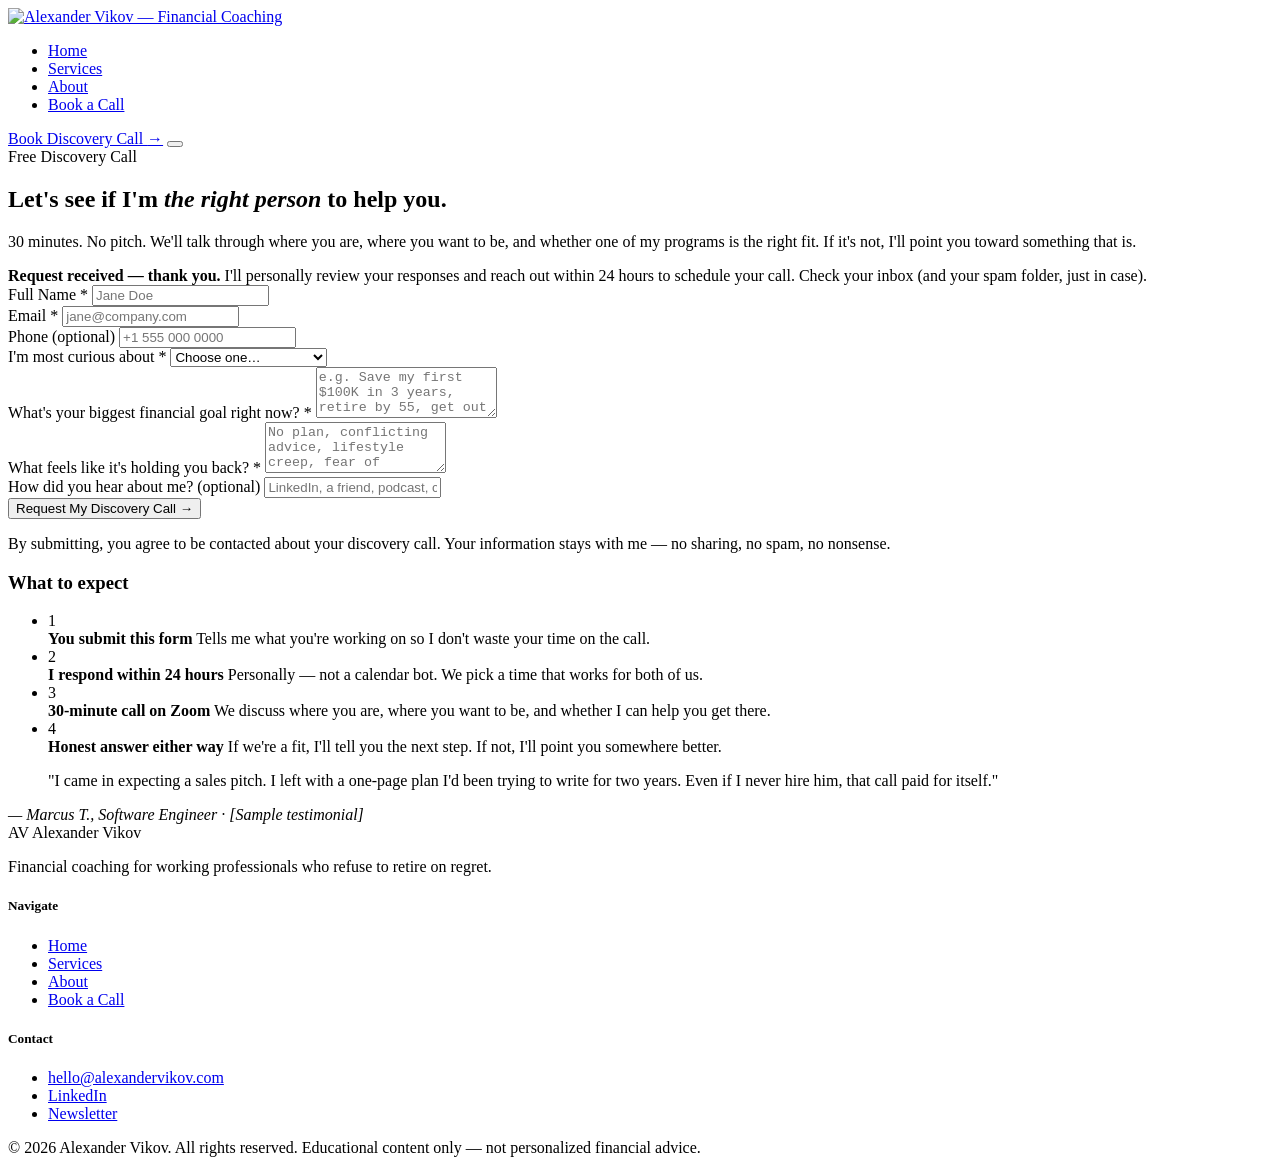
==== Other-Pages/booking.html @ 002e8136 "Moved booking.html to Other-Pages" ====
<!DOCTYPE html>
<html lang="en">
<head>
<meta charset="UTF-8" />
<meta name="viewport" content="width=device-width, initial-scale=1.0" />
<title>Book a Discovery Call — Alexander Vikov</title>
<meta name="description" content="Request your free 30-minute discovery call with Alexander Vikov. No pitch. Just clarity on where you are and what's next." />

<link rel="preconnect" href="https://fonts.googleapis.com" />
<link rel="preconnect" href="https://fonts.gstatic.com" crossorigin />
<link href="https://fonts.googleapis.com/css2?family=Fraunces:ital,opsz,wght,SOFT,WONK@0,9..144,300..700,30..100,0..1;1,9..144,300..700,30..100,0..1&family=Manrope:wght@400;500;600;700&display=swap" rel="stylesheet" />

<link rel="stylesheet" href="assets/styles.css" />
<link rel="icon" href="assets/logo.svg" type="image/svg+xml" />
</head>
<body>

<!-- ===================== NAV ===================== -->
<header class="nav">
  <div class="container nav-inner">
    <a href="index.html" aria-label="Alexander Vikov — Home">
      <img src="assets/logo.svg" alt="Alexander Vikov — Financial Coaching" class="nav-logo" />
    </a>
    <nav>
      <ul class="nav-links" id="nav-links">
        <li><a href="index.html">Home</a></li>
        <li><a href="services.html">Services</a></li>
        <li><a href="index.html#story">About</a></li>
        <li><a href="booking.html">Book a Call</a></li>
      </ul>
    </nav>
    <div class="nav-cta">
      <a href="booking.html" class="btn btn-lime">Book Discovery Call <span class="btn-arrow">→</span></a>
      <button class="nav-toggle btn-toggle" aria-label="Toggle menu" aria-expanded="false" aria-controls="nav-links">
        <span></span><span></span><span></span>
      </button>
    </div>
  </div>
</header>

<!-- ===================== HERO ===================== -->
<section class="booking-hero">
  <div class="container reveal">
    <span class="eyebrow">Free Discovery Call</span>
    <h1>Let's see if I'm <em class="italic-accent">the right person</em> to help you.</h1>
    <p>
      30 minutes. No pitch. We'll talk through where you are, where you want to be, and whether one of my programs is the right fit. If it's not, I'll point you toward something that is.
    </p>
  </div>
</section>

<!-- ===================== BOOKING ===================== -->
<section class="booking-section">
  <div class="container">
    <div class="booking-grid">

      <!-- ===== FORM ===== -->
      <div>
        <div class="form-success" id="form-success" role="status" aria-live="polite">
          <strong>Request received — thank you.</strong>
          I'll personally review your responses and reach out within 24 hours to schedule your call. Check your inbox (and your spam folder, just in case).
        </div>

        <form class="form" id="booking-form" novalidate>
          <div class="form-row">
            <div class="field" data-field="fullName">
              <label for="fullName">Full Name <span class="req">*</span></label>
              <input id="fullName" name="fullName" type="text" autocomplete="name" placeholder="Jane Doe" required />
              <span class="error-msg"></span>
            </div>
            <div class="field" data-field="email">
              <label for="email">Email <span class="req">*</span></label>
              <input id="email" name="email" type="email" autocomplete="email" placeholder="jane@company.com" required />
              <span class="error-msg"></span>
            </div>
          </div>

          <div class="form-row">
            <div class="field" data-field="phone">
              <label for="phone">Phone <span class="opt">(optional)</span></label>
              <input id="phone" name="phone" type="tel" autocomplete="tel" placeholder="+1 555 000 0000" />
              <span class="error-msg"></span>
            </div>
            <div class="field" data-field="service">
              <label for="service">I'm most curious about <span class="req">*</span></label>
              <select id="service" name="service" required>
                <option value="">Choose one…</option>
                <option value="one-on-one">1-on-1 Coaching</option>
                <option value="group">Group Coaching</option>
                <option value="enterprise">Enterprise / Team</option>
                <option value="speaking">Speaking Engagement</option>
                <option value="not-sure">Honestly, not sure yet</option>
              </select>
              <span class="error-msg"></span>
            </div>
          </div>

          <div class="field" data-field="goal">
            <label for="goal">What's your biggest financial goal right now? <span class="req">*</span></label>
            <textarea id="goal" name="goal" rows="3" placeholder="e.g. Save my first $100K in 3 years, retire by 55, get out of $40K debt without losing my mind…" required></textarea>
            <span class="error-msg"></span>
          </div>

          <div class="field" data-field="blocker">
            <label for="blocker">What feels like it's holding you back? <span class="req">*</span></label>
            <textarea id="blocker" name="blocker" rows="3" placeholder="No plan, conflicting advice, lifestyle creep, fear of investing — be honest, this is just for us." required></textarea>
            <span class="error-msg"></span>
          </div>

          <div class="field" data-field="referral">
            <label for="referral">How did you hear about me? <span class="opt">(optional)</span></label>
            <input id="referral" name="referral" type="text" placeholder="LinkedIn, a friend, podcast, conference…" />
            <span class="error-msg"></span>
          </div>

          <div class="form-submit">
            <button type="submit" class="btn btn-primary">Request My Discovery Call <span class="btn-arrow">→</span></button>
            <p class="form-disclaimer">
              By submitting, you agree to be contacted about your discovery call. Your information stays with me — no sharing, no spam, no nonsense.
            </p>
          </div>
        </form>
      </div>

      <!-- ===== ASIDE ===== -->
      <aside class="booking-aside reveal">
        <div class="aside-card">
          <h3>What to expect</h3>
          <ul class="expect-list">
            <li>
              <span class="step">1</span>
              <div>
                <strong>You submit this form</strong>
                <span>Tells me what you're working on so I don't waste your time on the call.</span>
              </div>
            </li>
            <li>
              <span class="step">2</span>
              <div>
                <strong>I respond within 24 hours</strong>
                <span>Personally — not a calendar bot. We pick a time that works for both of us.</span>
              </div>
            </li>
            <li>
              <span class="step">3</span>
              <div>
                <strong>30-minute call on Zoom</strong>
                <span>We discuss where you are, where you want to be, and whether I can help you get there.</span>
              </div>
            </li>
            <li>
              <span class="step">4</span>
              <div>
                <strong>Honest answer either way</strong>
                <span>If we're a fit, I'll tell you the next step. If not, I'll point you somewhere better.</span>
              </div>
            </li>
          </ul>
        </div>

        <div class="testi-card">
          <blockquote>
            "I came in expecting a sales pitch. I left with a one-page plan I'd been trying to write for two years. Even if I never hire him, that call paid for itself."
          </blockquote>
          <cite>— Marcus T., Software Engineer · [Sample testimonial]</cite>
        </div>
      </aside>

    </div>
  </div>
</section>

<!-- ===================== FOOTER ===================== -->
<footer class="footer">
  <div class="container">
    <div class="footer-grid">
      <div class="footer-brand">
        <div class="footer-logo">
          <span class="mark">AV</span>
          Alexander Vikov
        </div>
        <p>Financial coaching for working professionals who refuse to retire on regret.</p>
      </div>
      <div>
        <h5>Navigate</h5>
        <ul>
          <li><a href="index.html">Home</a></li>
          <li><a href="services.html">Services</a></li>
          <li><a href="index.html#story">About</a></li>
          <li><a href="booking.html">Book a Call</a></li>
        </ul>
      </div>
      <div>
        <h5>Contact</h5>
        <ul>
          <li><a href="mailto:hello@alexandervikov.com">hello@alexandervikov.com</a></li>
          <li><a href="#">LinkedIn</a></li>
          <li><a href="#">Newsletter</a></li>
        </ul>
      </div>
    </div>
    <div class="footer-base">
      <span>© 2026 Alexander Vikov. All rights reserved.</span>
      <span>Educational content only — not personalized financial advice.</span>
    </div>
  </div>
</footer>

<script src="assets/script.js" defer></script>
</body>
</html>
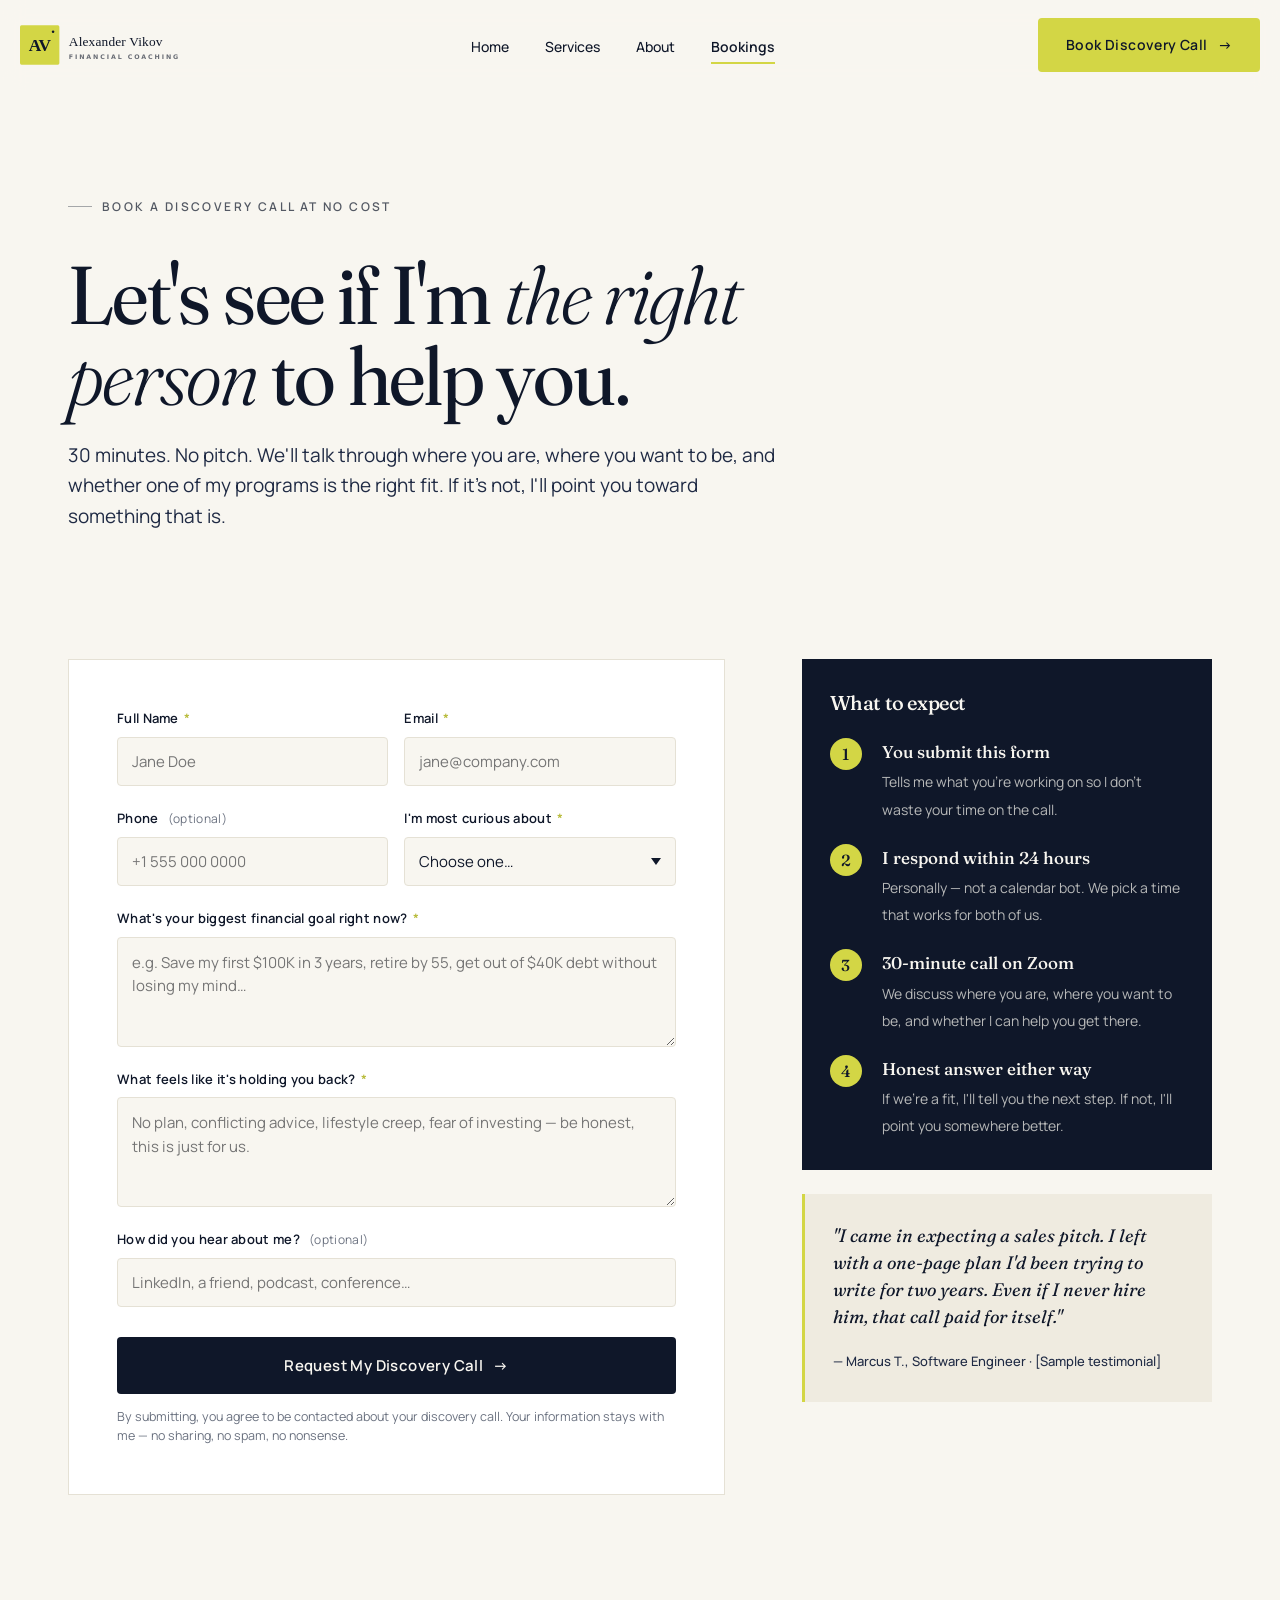
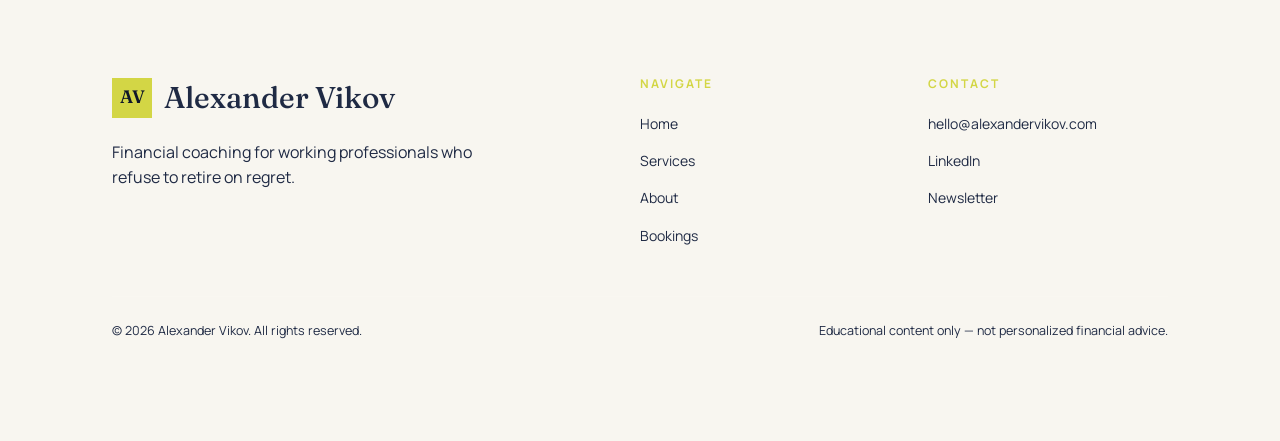
==== commit 40c66d37: "Edited styling and links. I edited some design aspects like margins, font size, colors, positioning," ====
--- a/Other-Pages/booking.html
+++ b/Other-Pages/booking.html
@@ -10,8 +10,8 @@
 <link rel="preconnect" href="https://fonts.gstatic.com" crossorigin />
 <link href="https://fonts.googleapis.com/css2?family=Fraunces:ital,opsz,wght,SOFT,WONK@0,9..144,300..700,30..100,0..1;1,9..144,300..700,30..100,0..1&family=Manrope:wght@400;500;600;700&display=swap" rel="stylesheet" />
 
-<link rel="stylesheet" href="assets/styles.css" />
-<link rel="icon" href="assets/logo.svg" type="image/svg+xml" />
+<link rel="stylesheet" href="../styles.css" />
+<link rel="icon" href="logo.svg" type="image/svg+xml" />
 </head>
 <body>
 
@@ -19,18 +19,18 @@
 <header class="nav">
   <div class="container nav-inner">
     <a href="index.html" aria-label="Alexander Vikov — Home">
-      <img src="assets/logo.svg" alt="Alexander Vikov — Financial Coaching" class="nav-logo" />
+      <img src="../logo.svg" alt="Alexander Vikov — Financial Coaching" class="nav-logo" />
     </a>
     <nav>
       <ul class="nav-links" id="nav-links">
-        <li><a href="index.html">Home</a></li>
+        <li><a href="../index.html">Home</a></li>
         <li><a href="services.html">Services</a></li>
-        <li><a href="index.html#story">About</a></li>
-        <li><a href="booking.html">Book a Call</a></li>
+        <li><a href="../index.html#story">About</a></li>
+        <li><a href="booking.html">Bookings</a></li>
       </ul>
     </nav>
     <div class="nav-cta">
-      <a href="booking.html" class="btn btn-lime">Book Discovery Call <span class="btn-arrow">→</span></a>
+      <a href="Other-Pages/booking.html" class="btn btn-lime">Book Discovery Call <span class="btn-arrow">→</span></a>
       <button class="nav-toggle btn-toggle" aria-label="Toggle menu" aria-expanded="false" aria-controls="nav-links">
         <span></span><span></span><span></span>
       </button>
@@ -41,7 +41,7 @@
 <!-- ===================== HERO ===================== -->
 <section class="booking-hero">
   <div class="container reveal">
-    <span class="eyebrow">Free Discovery Call</span>
+    <span class="eyebrow">Book A Discovery Call At No Cost</span>
     <h1>Let's see if I'm <em class="italic-accent">the right person</em> to help you.</h1>
     <p>
       30 minutes. No pitch. We'll talk through where you are, where you want to be, and whether one of my programs is the right fit. If it's not, I'll point you toward something that is.
@@ -184,10 +184,10 @@
       <div>
         <h5>Navigate</h5>
         <ul>
-          <li><a href="index.html">Home</a></li>
+          <li><a href="../index.html">Home</a></li>
           <li><a href="services.html">Services</a></li>
-          <li><a href="index.html#story">About</a></li>
-          <li><a href="booking.html">Book a Call</a></li>
+          <li><a href="../index.html">About</a></li>
+          <li><a href="booking.html">Bookings</a></li>
         </ul>
       </div>
       <div>
@@ -206,6 +206,6 @@
   </div>
 </footer>
 
-<script src="assets/script.js" defer></script>
+<script src="../script.js" defer></script>
 </body>
 </html>
--- a/styles.css
+++ b/styles.css
@@ -0,0 +1,988 @@
+/* =========================================================
+   ALEXANDER VIKOV — Financial Coaching
+   Editorial finance journal aesthetic
+   Palette: lime accent (#D3D645), deep navy (#0F1729), warm cream (#F8F6F0)
+   Typography: Fraunces (display serif) + Manrope (body sans)
+   ========================================================= */
+
+:root {
+  --color-lime: #D3D645;
+  --color-lime-dim: #B8BB3A;
+  --color-navy: #0F1729;
+  --color-navy-soft: #1F2A44;
+  --color-cream: #F8F6F0;
+  --color-cream-dark: #EFEBE0;
+  --color-white: #FFFFFF;
+  --color-gray: #6B7280;
+  --color-gray-light: #D1D5DB;
+  --color-line: #E5E1D5;
+
+  --font-display: 'Fraunces', 'Cormorant Garamond', Georgia, serif;
+  --font-body: 'Manrope', system-ui, -apple-system, sans-serif;
+
+  --max-width: 1240px;
+  --gutter: clamp(20px, 4vw, 48px);
+
+  --radius-sm: 4px;
+  --radius-md: 8px;
+
+  --shadow-soft: 0 1px 2px rgba(15,23,41,0.04), 0 12px 32px -12px rgba(15,23,41,0.10);
+  --shadow-lift: 0 1px 2px rgba(15,23,41,0.06), 0 24px 48px -16px rgba(15,23,41,0.18);
+}
+
+* { box-sizing: border-box; margin: 0; padding: 0; }
+
+html { scroll-behavior: smooth; -webkit-text-size-adjust: 100%; }
+
+body {
+  font-family: var(--font-body);
+  background: var(--color-cream);
+  color: var(--color-navy);
+  font-size: 17px;
+  line-height: 1.6;
+  font-weight: 400;
+  -webkit-font-smoothing: antialiased;
+  -moz-osx-font-smoothing: grayscale;
+  overflow-x: hidden;
+}
+
+img, svg { display: block; max-width: 100%; height: auto; }
+
+a { color: inherit; text-decoration: none; }
+
+button { font-family: inherit; cursor: pointer; border: none; background: none; }
+
+/* ----- Typography utilities ----- */
+
+.eyebrow {
+  font-family: var(--font-body);
+  font-size: 12px;
+  font-weight: 600;
+  letter-spacing: 2.4px;
+  text-transform: uppercase;
+  color: var(--color-navy);
+  opacity: 0.7;
+  display: inline-flex;
+  align-items: center;
+  gap: 10px;
+  margin-bottom: 15px;
+}
+.eyebrow::before {
+  content: '';
+  width: 24px;
+  height: 1px;
+  background: var(--color-navy);
+  opacity: 0.5;
+}
+
+h1, h2, h3, h4 {
+  font-family: var(--font-display);
+  font-weight: 400;
+  letter-spacing: -0.02em;
+  line-height: 1.05;
+  color: var(--color-navy);
+  font-variation-settings: "SOFT" 30, "WONK" 0;
+}
+
+h1 { font-size: clamp(40px, 6.4vw, 86px); line-height: 0.98; }
+h2 { font-size: clamp(32px, 4.8vw, 56px); line-height: 1.04; }
+h3 { font-size: clamp(22px, 2.4vw, 30px); line-height: 1.15; }
+h4 { font-size: 19px; line-height: 1.25; }
+
+.italic-accent { font-style: italic; font-weight: 300; }
+
+p.lead {
+  font-size: clamp(17px, 1.6vw, 21px);
+  line-height: 1.55;
+  color: var(--color-navy-soft);
+  max-width: 60ch;
+}
+
+/* Highlight = lime underline (hand-drawn feel) */
+.highlight {
+  background-image: linear-gradient(transparent 60%, var(--color-lime) 60%, var(--color-lime) 92%, transparent 92%);
+  padding: 0 2px;
+}
+
+/* ----- Layout ----- */
+
+.container {
+  width: 100%;
+  max-width: var(--max-width);
+  margin: 0 auto;
+  padding: 0 var(--gutter);
+}
+
+section { padding: clamp(64px, 9vw, 120px) 0; }
+
+/* ----- Buttons ----- */
+
+.btn {
+  display: inline-flex;
+  align-items: center;
+  gap: 10px;
+  padding: 16px 28px;
+  font-family: var(--font-body);
+  font-size: 14px;
+  font-weight: 600;
+  letter-spacing: 0.4px;
+  border-radius: var(--radius-sm);
+  transition: transform 0.18s ease, background 0.18s ease, color 0.18s ease, box-shadow 0.18s ease;
+  white-space: nowrap;
+}
+.btn:hover { transform: translateY(-2px); }
+.btn:active { transform: translateY(0); }
+
+.btn-primary {
+  background: var(--color-navy);
+  color: var(--color-cream);
+}
+.btn-primary:hover {
+  background: var(--color-navy-soft);
+  box-shadow: var(--shadow-lift);
+}
+
+.btn-lime {
+  background: var(--color-lime);
+  color: var(--color-navy);
+}
+.btn-lime:hover { background: var(--color-lime-dim); box-shadow: var(--shadow-lift); }
+
+.btn-ghost {
+  background: transparent;
+  color: var(--color-navy);
+  border: 1px solid rgba(15,23,41,0.18);
+}
+.btn-ghost:hover { background: var(--color-navy); color: var(--color-cream); border-color: var(--color-navy); }
+
+.btn-arrow { transition: transform 0.18s ease; }
+.btn:hover .btn-arrow { transform: translateX(4px); }
+
+.text-link {
+  display: inline-flex;
+  align-items: center;
+  gap: 6px;
+  font-weight: 600;
+  font-size: 14px;
+  letter-spacing: 0.3px;
+  border-bottom: 1px solid var(--color-navy);
+  padding-bottom: 2px;
+  transition: gap 0.18s ease;
+}
+.text-link:hover { gap: 12px; }
+
+/* ===========================
+   NAVIGATION
+   =========================== */
+
+.nav {
+  position: sticky;
+  top: 0;
+  z-index: 50;
+  background: rgba(248, 246, 240, 0.86);
+  backdrop-filter: saturate(140%) blur(12px);
+  -webkit-backdrop-filter: saturate(140%) blur(12px);
+  border-bottom: 1px solid transparent;
+  transition: border-color 0.2s ease, background 0.2s ease;
+}
+.nav.is-scrolled { border-bottom-color: var(--color-line); }
+
+.nav-inner {
+  display: flex;
+  align-items: center;
+  justify-content: space-between;
+  padding: 18px 0;
+}
+
+.nav-logo { height: 44px; width: auto; }
+
+.nav-links {
+  display: flex;
+  align-items: center;
+  gap: 36px;
+  list-style: none;
+}
+.nav-links a {
+  font-size: 14px;
+  font-weight: 500;
+  position: relative;
+  padding: 6px 0;
+  transition: color 0.18s ease;
+}
+.nav-links a::after {
+  content: '';
+  position: absolute;
+  left: 0; bottom: -2px;
+  width: 0; height: 2px;
+  background: var(--color-lime);
+  transition: width 0.2s ease;
+}
+.nav-links a:hover::after, .nav-links a.is-active::after { width: 100%; }
+.nav-links a.is-active { font-weight: 600; }
+
+.nav-cta { display: flex; align-items: center; gap: 16px; }
+
+.nav-toggle {
+  display: none;
+  width: 40px; height: 40px;
+  flex-direction: column;
+  justify-content: center;
+  align-items: center;
+  gap: 5px;
+}
+.nav-toggle span {
+  display: block;
+  width: 22px; height: 2px;
+  background: var(--color-navy);
+  transition: transform 0.2s ease, opacity 0.2s ease;
+}
+.nav-toggle[aria-expanded="true"] span:nth-child(1) { transform: translateY(7px) rotate(45deg); }
+.nav-toggle[aria-expanded="true"] span:nth-child(2) { opacity: 0; }
+.nav-toggle[aria-expanded="true"] span:nth-child(3) { transform: translateY(-7px) rotate(-45deg); }
+
+@media (max-width: 880px) {
+  .nav-links {
+    position: absolute;
+    top: 100%; left: 0; right: 0;
+    flex-direction: column;
+    background: var(--color-cream);
+    padding: 24px var(--gutter);
+    gap: 20px;
+    border-bottom: 1px solid var(--color-line);
+    transform: translateY(-12px);
+    opacity: 0;
+    pointer-events: none;
+    transition: transform 0.2s ease, opacity 0.2s ease;
+  }
+  .nav-links.is-open {
+    transform: translateY(0);
+    opacity: 1;
+    pointer-events: auto;
+  }
+  .nav-toggle { display: flex; }
+  .nav-cta .btn:not(.btn-toggle) { display: none; }
+}
+
+/* ===========================
+   HERO (homepage)
+   =========================== */
+
+.hero {
+  padding-top: clamp(48px, 7vw, 88px);
+  padding-bottom: clamp(64px, 9vw, 120px);
+  position: relative;
+  overflow: hidden;
+}
+
+.hero-grid {
+  display: grid;
+  grid-template-columns: 1.15fr 1fr;
+  gap: clamp(40px, 6vw, 80px);
+  align-items: center;
+}
+@media (max-width: 880px) { .hero-grid { grid-template-columns: 1fr; } }
+
+.hero-eyebrow { margin-bottom: 24px; }
+
+.hero-headline {
+  margin-bottom: 28px;
+}
+
+.hero-headline em {
+  font-style: italic;
+  font-weight: 300;
+  color: var(--color-navy-soft);
+}
+
+.hero-sub {
+  font-size: clamp(17px, 1.5vw, 19px);
+  color: var(--color-navy-soft);
+  max-width: 56ch;
+  margin-bottom: 36px;
+  line-height: 1.55;
+}
+
+.hero-actions { display: flex; flex-wrap: wrap; gap: 14px; align-items: center; }
+
+.hero-meta {
+  margin-top: 40px;
+  display: flex;
+  gap: 32px;
+  flex-wrap: wrap;
+  font-size: 13px;
+  color: var(--color-navy-soft);
+}
+.hero-meta div strong {
+  display: block;
+  font-family: var(--font-display);
+  font-size: 28px;
+  font-weight: 500;
+  color: var(--color-navy);
+  line-height: 1;
+  margin-bottom: 4px;
+}
+
+/* Hero photo with editorial frame */
+.hero-photo-wrap {
+  position: relative;
+  aspect-ratio: 4 / 5;
+  max-width: 460px;
+  margin-left: auto;
+}
+.hero-photo {
+  width: 100%; height: 100%;
+  object-fit: cover;
+  border-radius: 2px;
+  position: relative;
+  z-index: 2;
+  filter: contrast(1.02) saturate(0.95);
+}
+.hero-photo-wrap::before {
+  content: '';
+  position: absolute;
+  inset: 16px -16px -16px 16px;
+  background: var(--color-lime);
+  z-index: 1;
+}
+.hero-photo-tag {
+  position: absolute;
+  z-index: 3;
+  bottom: -20px; left: -20px;
+  background: var(--color-navy);
+  color: var(--color-cream);
+  padding: 14px 18px;
+  font-size: 12px;
+  letter-spacing: 1px;
+  text-transform: uppercase;
+  font-weight: 600;
+  max-width: 220px;
+  line-height: 1.4;
+}
+.hero-photo-tag em {
+  display: block;
+  font-family: var(--font-display);
+  font-style: italic;
+  font-size: 16px;
+  letter-spacing: 0;
+  text-transform: none;
+  font-weight: 400;
+  margin-top: 4px;
+  color: var(--color-lime);
+}
+@media (max-width: 880px) { .hero-photo-wrap { max-width: 100%; margin-left: 0; } }
+
+/* ===========================
+   AS FEATURED IN strip
+   =========================== */
+
+.featured {
+  padding: 40px 0;
+  border-top: 1px solid var(--color-line);
+  border-bottom: 1px solid var(--color-line);
+  background: var(--color-cream);
+}
+.featured-inner {
+  display: grid;
+  grid-template-columns: auto 1fr;
+  gap: 48px;
+  align-items: center;
+}
+@media (max-width: 720px) {
+  .featured-inner { grid-template-columns: 1fr; gap: 20px; text-align: center; }
+}
+.featured-label {
+  font-size: 12px;
+  font-weight: 600;
+  letter-spacing: 2.4px;
+  text-transform: uppercase;
+  color: var(--color-navy);
+  opacity: 0.6;
+  max-width: 140px;
+  line-height: 1.5;
+}
+.featured-logos {
+  display: flex;
+  flex-wrap: wrap;
+  gap: clamp(28px, 5vw, 56px);
+  align-items: center;
+  justify-content: flex-start;
+}
+@media (max-width: 720px) { .featured-logos { justify-content: center; } }
+.featured-logo {
+  font-family: var(--font-display);
+  font-weight: 500;
+  font-size: 22px;
+  letter-spacing: -0.5px;
+  color: var(--color-navy);
+  opacity: 0.55;
+  transition: opacity 0.2s ease;
+}
+.featured-logo:hover { opacity: 1; }
+.featured-logo.bold { font-weight: 700; }
+
+/* ===========================
+   STORY
+   =========================== */
+
+.story {
+  background: var(--color-cream);
+  position: relative;
+}
+.story-grid {
+  display: grid;
+  grid-template-columns: 1fr 1.2fr;
+  gap: clamp(40px, 7vw, 96px);
+  align-items: start;
+}
+@media (max-width: 880px) { .story-grid { grid-template-columns: 1fr; } }
+
+.story-aside { position: sticky; top: 110px; }
+@media (max-width: 880px) { .story-aside { position: static; } }
+
+.story-aside h2 { margin: 18px 0 24px; }
+
+.pull-quote {
+  border-left: 3px solid var(--color-lime);
+  padding: 4px 0 4px 22px;
+  margin-top: 28px;
+  font-family: var(--font-display);
+  font-style: italic;
+  font-size: 22px;
+  line-height: 1.4;
+  color: var(--color-navy);
+  font-weight: 400;
+}
+
+.story-body p {
+  font-size: 18px;
+  line-height: 1.65;
+  color: var(--color-navy-soft);
+  margin-bottom: 22px;
+}
+.story-body p:first-child::first-letter {
+  font-family: var(--font-display);
+  font-size: 64px;
+  font-weight: 500;
+  float: left;
+  line-height: 0.85;
+  margin: 6px 12px 0 0;
+  color: var(--color-navy);
+}
+
+.credentials {
+  display: flex;
+  flex-wrap: wrap;
+  gap: 14px;
+  margin-top: 32px;
+  padding-top: 28px;
+  border-top: 1px solid var(--color-line);
+}
+.cred-pill {
+  display: inline-flex;
+  align-items: center;
+  gap: 8px;
+  padding: 8px 14px;
+  border: 1px solid var(--color-line);
+  border-radius: 999px;
+  font-size: 13px;
+  font-weight: 500;
+  background: var(--color-white);
+}
+.cred-pill::before {
+  content: '';
+  width: 6px; height: 6px;
+  background: var(--color-lime);
+  border-radius: 50%;
+}
+
+/* ===========================
+   VALUE PILLARS
+   =========================== */
+
+.pillars {
+  background: var(--color-navy);
+  color: var(--color-cream);
+}
+.pillars h2 { color: var(--color-cream); margin-bottom: 16px; }
+.pillars .eyebrow { color: var(--color-lime); opacity: 1; }
+.pillars .eyebrow::before { background: var(--color-lime); opacity: 1; }
+.pillars-intro { margin-bottom: 64px; max-width: 60ch; opacity: 0.85; }
+.pillars p.lead { color: var(--color-cream); }
+
+.pillars-grid {
+  display: grid;
+  grid-template-columns: repeat(auto-fit, minmax(240px, 1fr));
+  gap: 1px;
+  background: rgba(255,255,255,0.08);
+  border: 1px solid rgba(255,255,255,0.08);
+}
+.pillar {
+  padding: 36px 28px;
+  background: var(--color-navy);
+  display: flex;
+  flex-direction: column;
+  gap: 14px;
+  transition: background 0.2s ease;
+}
+.pillar:hover { background: var(--color-navy-soft); }
+.pillar-num {
+  font-family: var(--font-display);
+  font-size: 14px;
+  color: var(--color-lime);
+  font-weight: 500;
+}
+.pillar h4 {
+  color: var(--color-cream);
+  font-family: var(--font-display);
+  font-size: 22px;
+  font-weight: 400;
+  line-height: 1.2;
+}
+.pillar p {
+  font-size: 14.5px;
+  line-height: 1.55;
+  color: rgba(248,246,240,0.72);
+}
+
+/* ===========================
+   SERVICES PREVIEW (homepage)
+   =========================== */
+
+.services-preview h2 { margin-bottom: 16px; }
+.services-preview-intro { margin-bottom: 56px; max-width: 56ch; }
+
+.svc-grid {
+  display: grid;
+  grid-template-columns: repeat(auto-fit, minmax(260px, 1fr));
+  gap: 24px;
+}
+
+.svc-card {
+  background: var(--color-white);
+  border: 1px solid var(--color-line);
+  padding: 32px 28px;
+  display: flex;
+  flex-direction: column;
+  gap: 16px;
+  transition: transform 0.22s ease, box-shadow 0.22s ease, border-color 0.22s ease;
+  position: relative;
+  overflow: hidden;
+}
+.svc-card::before {
+  content: '';
+  position: absolute;
+  top: 0; left: 0;
+  width: 0; height: 3px;
+  background: var(--color-lime);
+  transition: width 0.3s ease;
+}
+.svc-card:hover {
+  transform: translateY(-6px);
+  box-shadow: var(--shadow-lift);
+  border-color: transparent;
+}
+.svc-card:hover::before { width: 100%; }
+
+.svc-card-num {
+  font-family: var(--font-display);
+  font-size: 13px;
+  color: var(--color-gray);
+  letter-spacing: 1px;
+}
+.svc-card h3 { font-size: 24px; font-weight: 500; }
+.svc-card p {
+  color: var(--color-navy-soft);
+  font-size: 15px;
+  line-height: 1.55;
+  flex-grow: 1;
+}
+.svc-card .text-link { margin-top: 8px; align-self: flex-start; }
+
+/* Services PAGE (detailed) */
+
+.services-hero {
+  padding: clamp(72px, 8vw, 110px) 0 clamp(48px, 6vw, 72px);
+}
+.services-hero h1 {
+  max-width: 14ch;
+  margin: 24px 0 28px;
+}
+.services-hero p { max-width: 60ch; }
+
+.svc-detail {
+  border-top: 1px solid var(--color-line);
+  padding: clamp(56px, 7vw, 88px) 0;
+}
+.svc-detail-grid {
+  display: grid;
+  grid-template-columns: 80px 1fr 1.2fr;
+  gap: clamp(24px, 4vw, 56px);
+  align-items: start;
+}
+@media (max-width: 880px) {
+  .svc-detail-grid { grid-template-columns: 1fr; gap: 24px; }
+}
+.svc-detail-num {
+  font-family: var(--font-display);
+  font-size: 48px;
+  font-weight: 400;
+  color: var(--color-lime);
+  line-height: 1;
+}
+.svc-detail-title {
+  font-family: var(--font-display);
+  font-size: clamp(28px, 3.6vw, 42px);
+  line-height: 1.05;
+  font-weight: 400;
+  margin-bottom: 12px;
+}
+.svc-detail-tag {
+  display: inline-block;
+  font-size: 12px;
+  font-weight: 600;
+  letter-spacing: 1.6px;
+  text-transform: uppercase;
+  color: var(--color-navy-soft);
+  opacity: 0.7;
+  margin-bottom: 18px;
+}
+.svc-detail-body p {
+  font-size: 17px;
+  line-height: 1.6;
+  color: var(--color-navy-soft);
+  margin-bottom: 24px;
+}
+.svc-detail-list {
+  list-style: none;
+  margin-bottom: 28px;
+}
+.svc-detail-list li {
+  padding: 14px 0;
+  border-bottom: 1px solid var(--color-line);
+  display: grid;
+  grid-template-columns: 24px 1fr;
+  gap: 14px;
+  font-size: 15px;
+  color: var(--color-navy);
+}
+.svc-detail-list li::before {
+  content: '→';
+  color: var(--color-lime-dim);
+  font-weight: 600;
+}
+
+/* ===========================
+   FINAL CTA BAND
+   =========================== */
+
+.cta-band {
+  background: var(--color-navy);
+  color: var(--color-cream);
+  position: relative;
+  overflow: hidden;
+  padding-top: clamp(48px, 6vw, 80px);
+}
+.cta-band::before {
+  content: '';
+  position: absolute;
+  top: -80px; right: -80px;
+  width: 320px; height: 320px;
+  background: var(--color-lime);
+  opacity: 0.12;
+  border-radius: 50%;
+  filter: blur(40px);
+}
+.cta-band-inner {
+  position: relative;
+  z-index: 1;
+  display: grid;
+  grid-template-columns: 1.4fr 1fr;
+  gap: 48px;
+  align-items: end;
+}
+@media (max-width: 720px) { .cta-band-inner { grid-template-columns: 1fr; } }
+
+.cta-band h2 { color: var(--color-cream); max-width: 14ch; }
+.cta-band h2 em { color: var(--color-lime); font-style: italic; font-weight: 300; }
+.cta-band p {
+  color: rgba(248,246,240,0.78);
+  font-size: 17px;
+  margin: 20px 0 32px;
+  max-width: 50ch;
+}
+.cta-band-actions { display: flex; flex-wrap: wrap; gap: 14px; justify-self: center; align-self: center;  margin-right: 180px;}
+@media (max-width: 720px) { .cta-band-actions { justify-self: start; } }
+
+.cta-band-actions .btn { padding: 24px 44px; font-size: 17px; }
+
+
+/* ===========================
+   BOOKING PAGE
+   =========================== */
+
+.booking-hero {
+  padding: clamp(64px, 8vw, 96px) 0 clamp(40px, 5vw, 64px);
+  text-align: left;
+}
+.booking-hero h1 {
+  max-width: 16ch;
+  margin: 24px 0 24px;
+}
+.booking-hero p { max-width: 60ch; font-size: 19px; color: var(--color-navy-soft); }
+
+.booking-section {
+  padding: clamp(40px, 5vw, 72px) 0 clamp(72px, 9vw, 120px);
+}
+
+.booking-grid {
+  display: grid;
+  grid-template-columns: 1.6fr 1fr;
+  gap: clamp(40px, 6vw, 80px);
+  align-items: start;
+}
+@media (max-width: 980px) { .booking-grid { grid-template-columns: 1fr; } }
+
+/* Form */
+.form {
+  background: var(--color-white);
+  padding: clamp(28px, 4vw, 48px);
+  border: 1px solid var(--color-line);
+  display: flex;
+  flex-direction: column;
+  gap: 22px;
+}
+
+.form-row { display: grid; grid-template-columns: 1fr 1fr; gap: 16px; }
+@media (max-width: 600px) { .form-row { grid-template-columns: 1fr; } }
+
+.field { display: flex; flex-direction: column; gap: 8px; }
+
+.field label {
+  font-size: 13px;
+  font-weight: 600;
+  letter-spacing: 0.3px;
+  color: var(--color-navy);
+}
+.field label .req { color: var(--color-lime-dim); margin-left: 2px; }
+.field label .opt {
+  color: var(--color-gray);
+  font-weight: 400;
+  font-size: 12px;
+  margin-left: 6px;
+}
+
+.field input,
+.field textarea,
+.field select {
+  font-family: var(--font-body);
+  font-size: 15px;
+  padding: 13px 14px;
+  border: 1px solid var(--color-line);
+  background: var(--color-cream);
+  color: var(--color-navy);
+  border-radius: var(--radius-sm);
+  transition: border-color 0.18s ease, background 0.18s ease, box-shadow 0.18s ease;
+  width: 100%;
+}
+.field textarea { min-height: 110px; resize: vertical; line-height: 1.55; }
+.field select { appearance: none; background-image: url("data:image/svg+xml;utf8,<svg xmlns='http://www.w3.org/2000/svg' viewBox='0 0 12 8'><path fill='%230F1729' d='M6 8 0 0h12z'/></svg>"); background-repeat: no-repeat; background-position: right 14px center; background-size: 10px; padding-right: 36px; }
+.field input:focus,
+.field textarea:focus,
+.field select:focus {
+  outline: none;
+  border-color: var(--color-navy);
+  background: var(--color-white);
+  box-shadow: 0 0 0 4px rgba(211, 214, 69, 0.25);
+}
+.field .error-msg {
+  font-size: 12.5px;
+  color: #B23A48;
+  display: none;
+  font-weight: 500;
+}
+.field.has-error .error-msg { display: block; }
+.field.has-error input,
+.field.has-error textarea,
+.field.has-error select { border-color: #B23A48; }
+
+.form-submit {
+  display: flex;
+  flex-direction: column;
+  gap: 14px;
+  margin-top: 8px;
+}
+.form-submit button { width: 100%; justify-content: center; padding: 18px; font-size: 15px; }
+.form-disclaimer {
+  font-size: 12.5px;
+  color: var(--color-gray);
+  line-height: 1.5;
+}
+
+.form-success {
+  display: none;
+  background: var(--color-lime);
+  color: var(--color-navy);
+  padding: 22px 24px;
+  border-radius: var(--radius-md);
+  margin-bottom: 24px;
+  font-weight: 500;
+}
+.form-success.is-visible { display: block; }
+.form-success strong { font-family: var(--font-display); font-size: 19px; display: block; margin-bottom: 4px; }
+
+/* Booking Aside */
+.booking-aside { position: sticky; top: 100px; }
+@media (max-width: 980px) { .booking-aside { position: static; } }
+
+.aside-card {
+  background: var(--color-navy);
+  color: var(--color-cream);
+  padding: 32px 28px;
+  margin-bottom: 24px;
+}
+.aside-card h3 {
+  color: var(--color-cream);
+  font-size: 20px;
+  margin-bottom: 24px;
+  font-weight: 500;
+}
+
+.expect-list { list-style: none; display: flex; flex-direction: column; gap: 22px; }
+.expect-list li {
+  display: grid;
+  grid-template-columns: 36px 1fr;
+  gap: 16px;
+  align-items: start;
+}
+.expect-list li .step {
+  width: 32px; height: 32px;
+  background: var(--color-lime);
+  color: var(--color-navy);
+  display: flex;
+  align-items: center;
+  justify-content: center;
+  font-family: var(--font-display);
+  font-size: 16px;
+  font-weight: 500;
+  border-radius: 50%;
+}
+.expect-list li strong {
+  display: block;
+  font-family: var(--font-display);
+  font-weight: 500;
+  font-size: 17px;
+  margin-bottom: 2px;
+  color: var(--color-cream);
+}
+.expect-list li span {
+  font-size: 14px;
+  color: rgba(248,246,240,0.72);
+  line-height: 1.5;
+}
+
+.testi-card {
+  background: var(--color-cream-dark);
+  padding: 28px;
+  border-left: 3px solid var(--color-lime);
+}
+.testi-card blockquote {
+  font-family: var(--font-display);
+  font-style: italic;
+  font-size: 18px;
+  line-height: 1.5;
+  color: var(--color-navy);
+  margin-bottom: 16px;
+}
+.testi-card cite {
+  font-style: normal;
+  font-size: 13px;
+  color: var(--color-navy-soft);
+  font-weight: 500;
+}
+
+/* ===========================
+   FOOTER
+   =========================== */
+
+.footer {
+  background: var(--color-#F8F6F0);
+  color: var(--color-navy-soft);
+  padding: 64px clamp(24px, 5vw, 64px) 100px; 
+}
+.footer-grid {
+  display: grid;
+  grid-template-columns: 2fr 1fr 1fr;
+  gap: 48px;
+  margin-bottom: 48px;
+}
+@media (max-width: 720px) { .footer-grid { grid-template-columns: 1fr; gap: 32px; } }
+
+.footer-brand p {
+  margin-top: 18px;
+  font-size: 16px;
+  max-width: 40ch;
+  line-height: 1.55;
+}
+.footer h5 {
+  font-family: var(--font-body);
+  font-size: 12px;
+  text-transform: uppercase;
+  letter-spacing: 2px;
+  color: var(--color-lime);
+  margin-bottom: 16px;
+  font-weight: 700;
+}
+.footer ul { list-style: none; display: flex; flex-direction: column; gap: 10px; }
+.footer ul a {
+  font-size: 14px;
+  color: var(--color-navy-soft);
+  transition: color 0.18s ease;
+}
+.footer ul a:hover { color: var(--color-lime); }
+
+.footer-base {
+  border-top: 1px solid rgba(255,255,255,0.08);
+  padding-top: 24px;
+  display: flex;
+  justify-content: space-between;
+  align-items: center;
+  font-size: 12.5px;
+  flex-wrap: wrap;
+  gap: 12px;
+}
+
+.footer-logo {
+  display: flex;
+  align-items: center;
+  gap: 12px;
+  font-family: var(--font-display);
+  font-size: 30px;
+  font-weight: 500;
+  color: var(--color-navy-soft);
+}
+.footer-logo .mark {
+  width: 40px; height: 40px;
+  background: var(--color-lime);
+  display: flex;
+  align-items: center;
+  justify-content: center;
+  color: var(--color-navy);
+  font-weight: 600;
+  font-size: 18px;
+}
+
+/* ===========================
+   SCROLL REVEAL ANIMATION
+   =========================== */
+
+.reveal {
+  opacity: 0;
+  transform: translateY(24px);
+  transition: opacity 0.8s ease, transform 0.8s cubic-bezier(0.2, 0.7, 0.2, 1);
+}
+.reveal.is-visible { opacity: 1; transform: translateY(0); }
+
+@media (prefers-reduced-motion: reduce) {
+  .reveal { opacity: 1; transform: none; transition: none; }
+  html { scroll-behavior: auto; }
+}
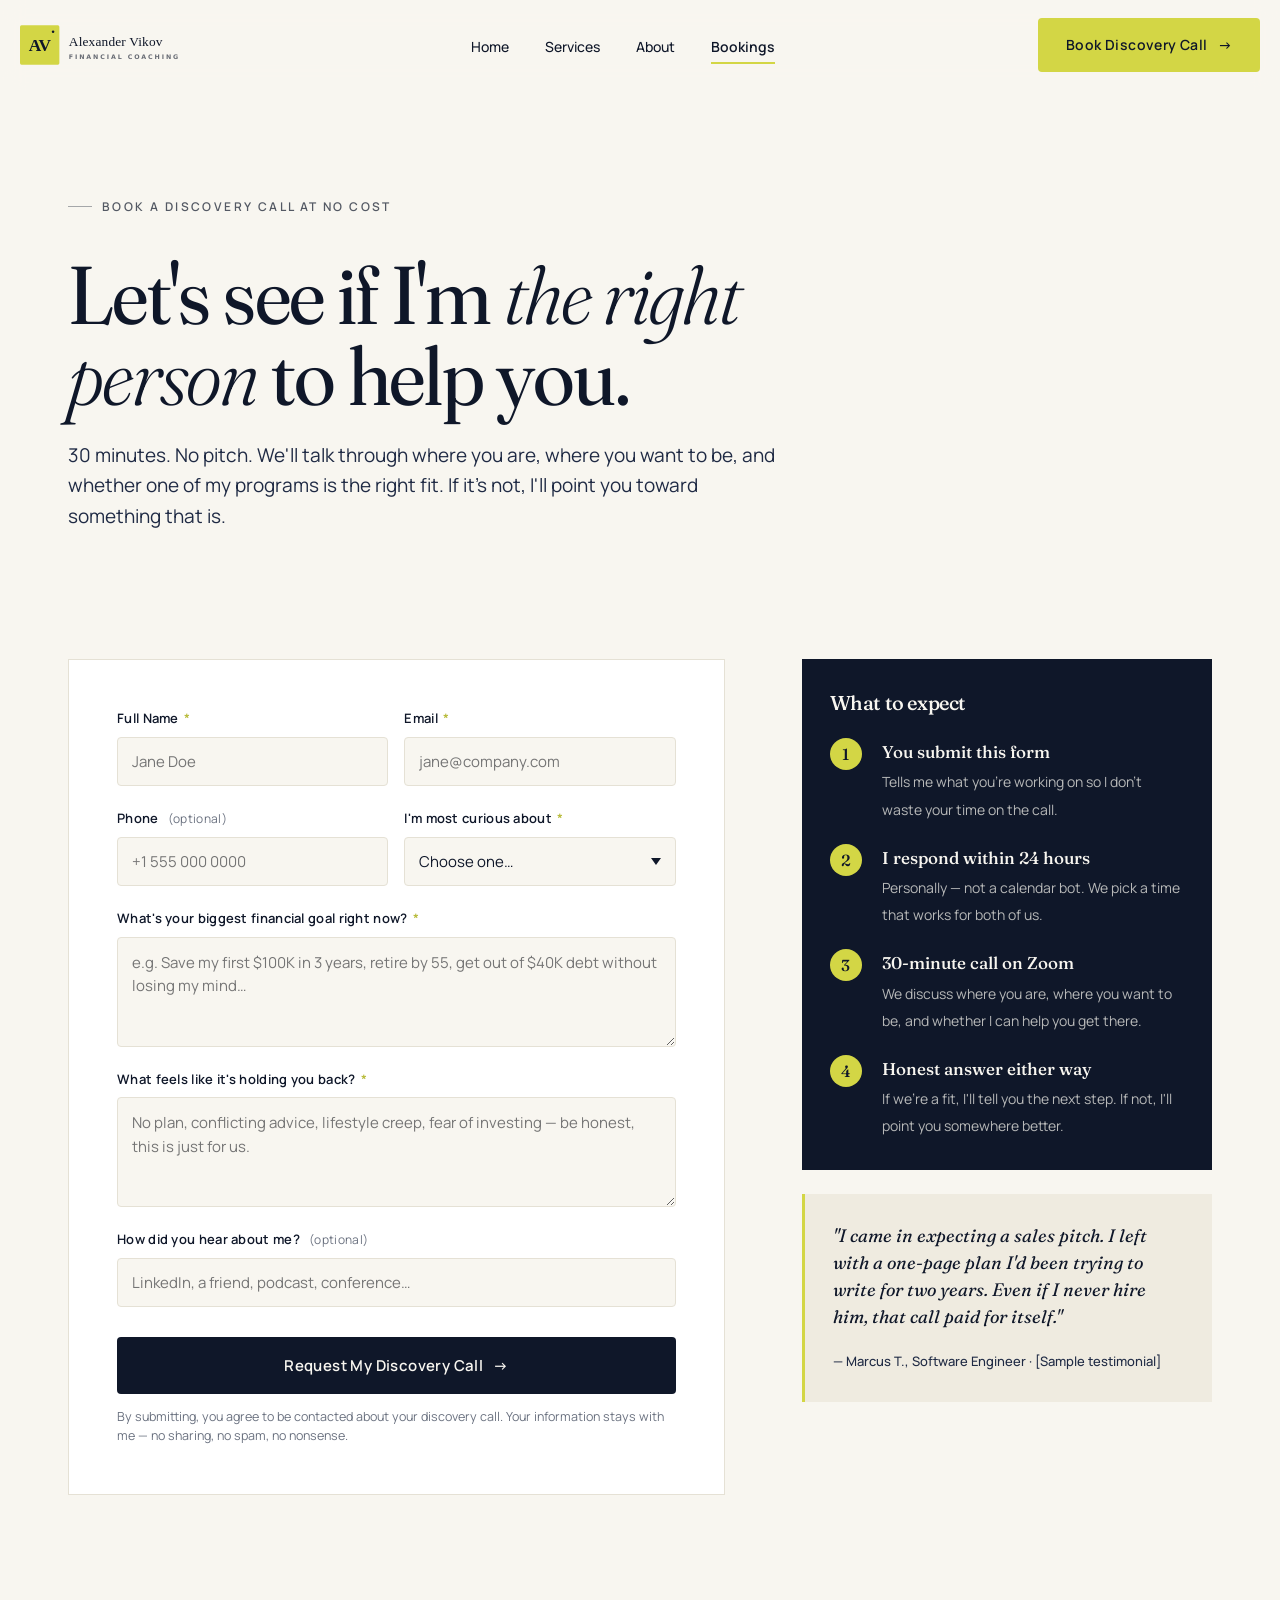
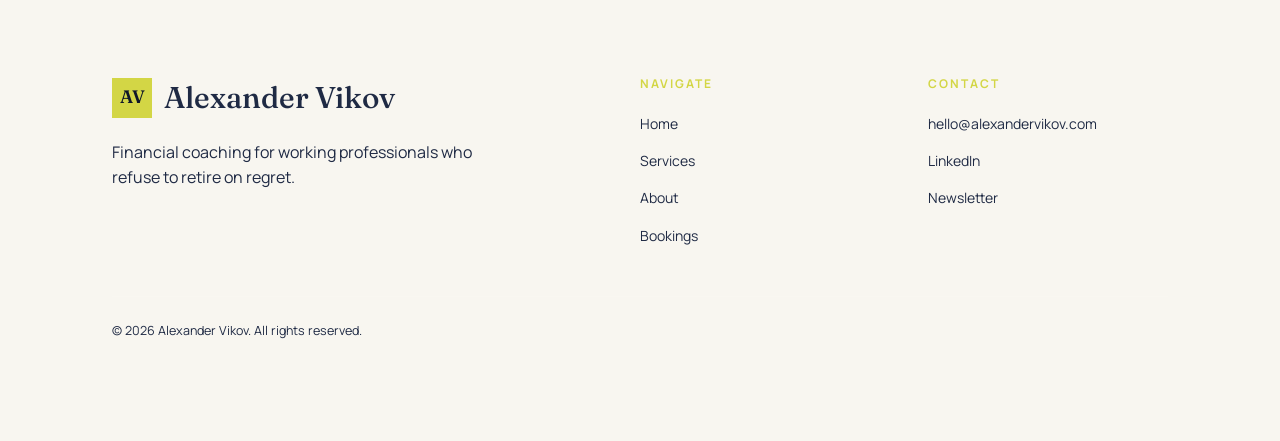
==== commit d6201dcf: "Changed page titles." ====
--- a/Other-Pages/booking.html
+++ b/Other-Pages/booking.html
@@ -3,7 +3,7 @@
 <head>
 <meta charset="UTF-8" />
 <meta name="viewport" content="width=device-width, initial-scale=1.0" />
-<title>Book a Discovery Call — Alexander Vikov</title>
+<title>Alexander Vikov | Book a Discovery Call</title>
 <meta name="description" content="Request your free 30-minute discovery call with Alexander Vikov. No pitch. Just clarity on where you are and what's next." />
 
 <link rel="preconnect" href="https://fonts.googleapis.com" />
@@ -19,7 +19,7 @@
 <header class="nav">
   <div class="container nav-inner">
     <a href="index.html" aria-label="Alexander Vikov — Home">
-      <img src="../logo.svg" alt="Alexander Vikov — Financial Coaching" class="nav-logo" />
+      <img src="../logo.svg" alt="Alexander Vikov — Financial Coaching" class="nav-logo" href="index.html"/>
     </a>
     <nav>
       <ul class="nav-links" id="nav-links">
@@ -201,7 +201,6 @@
     </div>
     <div class="footer-base">
       <span>© 2026 Alexander Vikov. All rights reserved.</span>
-      <span>Educational content only — not personalized financial advice.</span>
     </div>
   </div>
 </footer>
--- a/styles.css
+++ b/styles.css
@@ -388,7 +388,7 @@
   align-items: center;
 }
 @media (max-width: 720px) {
-  .featured-inner { grid-template-columns: 1fr; gap: 20px; text-align: center; }
+  .featured-inner { grid-template-columns: 1fr; gap: 20px; text-align: center;}
 }
 .featured-label {
   font-size: 12px;
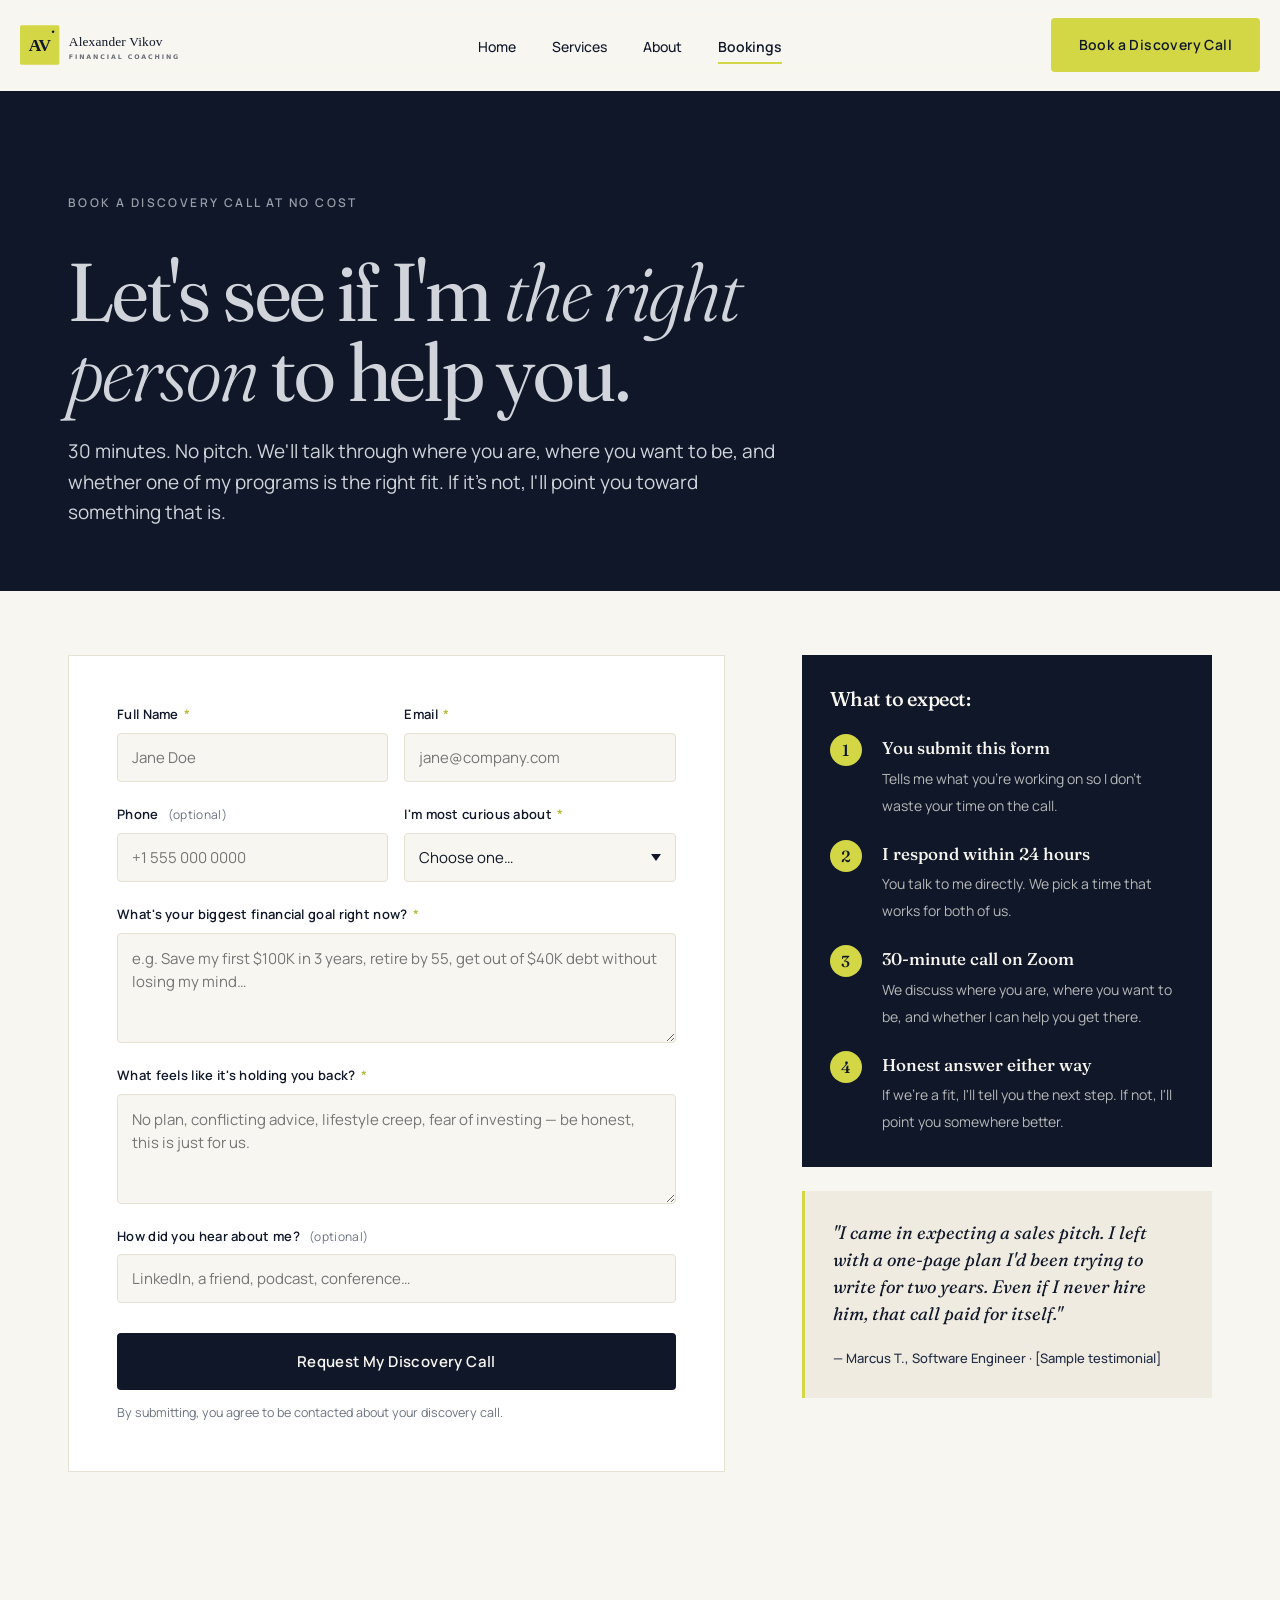
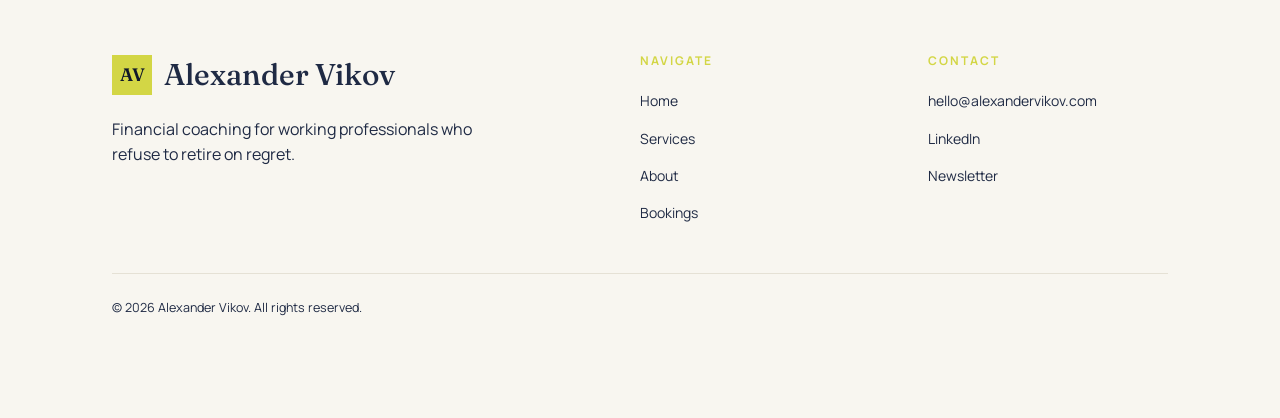
==== commit 1aad4306: "Fix broken links + clean up UI - fixed the 404s on the subpage links (had the relative paths wrong) " ====
--- a/Other-Pages/booking.html
+++ b/Other-Pages/booking.html
@@ -19,7 +19,7 @@
 <header class="nav">
   <div class="container nav-inner">
     <a href="index.html" aria-label="Alexander Vikov — Home">
-      <img src="../logo.svg" alt="Alexander Vikov — Financial Coaching" class="nav-logo" href="index.html"/>
+      <img src="../logo.svg" alt="Alexander Vikov — Financial Coaching" class="nav-logo" href="../index.html"/>
     </a>
     <nav>
       <ul class="nav-links" id="nav-links">
@@ -30,7 +30,7 @@
       </ul>
     </nav>
     <div class="nav-cta">
-      <a href="Other-Pages/booking.html" class="btn btn-lime">Book Discovery Call <span class="btn-arrow">→</span></a>
+      <a href="Other-Pages/booking.html" class="btn btn-lime">Book a Discovery Call</a>
       <button class="nav-toggle btn-toggle" aria-label="Toggle menu" aria-expanded="false" aria-controls="nav-links">
         <span></span><span></span><span></span>
       </button>
@@ -57,7 +57,7 @@
       <!-- ===== FORM ===== -->
       <div>
         <div class="form-success" id="form-success" role="status" aria-live="polite">
-          <strong>Request received — thank you.</strong>
+          <strong>Request received, thank you.</strong>
           I'll personally review your responses and reach out within 24 hours to schedule your call. Check your inbox (and your spam folder, just in case).
         </div>
 
@@ -114,9 +114,9 @@
           </div>
 
           <div class="form-submit">
-            <button type="submit" class="btn btn-primary">Request My Discovery Call <span class="btn-arrow">→</span></button>
+            <button type="submit" class="btn btn-primary">Request My Discovery Call</button>
             <p class="form-disclaimer">
-              By submitting, you agree to be contacted about your discovery call. Your information stays with me — no sharing, no spam, no nonsense.
+              By submitting, you agree to be contacted about your discovery call.
             </p>
           </div>
         </form>
@@ -125,7 +125,7 @@
       <!-- ===== ASIDE ===== -->
       <aside class="booking-aside reveal">
         <div class="aside-card">
-          <h3>What to expect</h3>
+          <h3>What to expect:</h3>
           <ul class="expect-list">
             <li>
               <span class="step">1</span>
@@ -138,7 +138,7 @@
               <span class="step">2</span>
               <div>
                 <strong>I respond within 24 hours</strong>
-                <span>Personally — not a calendar bot. We pick a time that works for both of us.</span>
+                <span>You talk to me directly. We pick a time that works for both of us.</span>
               </div>
             </li>
             <li>
--- a/styles.css
+++ b/styles.css
@@ -73,6 +73,7 @@
   height: 1px;
   background: var(--color-navy);
   opacity: 0.5;
+  display: none;
 }
 
 h1, h2, h3, h4 {
@@ -355,7 +356,7 @@
   letter-spacing: 1px;
   text-transform: uppercase;
   font-weight: 600;
-  max-width: 220px;
+  max-width: 270px;
   line-height: 1.4;
 }
 .hero-photo-tag em {
@@ -383,22 +384,24 @@
 }
 .featured-inner {
   display: grid;
-  grid-template-columns: auto 1fr;
-  gap: 48px;
-  align-items: center;
+  grid-template-columns: 1fr;
+  gap: 30px;
+  justify-items: center;
 }
 @media (max-width: 720px) {
   .featured-inner { grid-template-columns: 1fr; gap: 20px; text-align: center;}
 }
 .featured-label {
-  font-size: 12px;
+  font-size: 17px;
   font-weight: 600;
+  font-family: var(--font-display);
   letter-spacing: 2.4px;
   text-transform: uppercase;
   color: var(--color-navy);
   opacity: 0.6;
   max-width: 140px;
   line-height: 1.5;
+  white-space: nowrap;
 }
 .featured-logos {
   display: flex;
@@ -411,7 +414,7 @@
 .featured-logo {
   font-family: var(--font-display);
   font-weight: 500;
-  font-size: 22px;
+  font-size: 30px;
   letter-spacing: -0.5px;
   color: var(--color-navy);
   opacity: 0.55;
@@ -430,7 +433,7 @@
 }
 .story-grid {
   display: grid;
-  grid-template-columns: 1fr 1.2fr;
+  grid-template-columns: 1.2fr 1fr;
   gap: clamp(40px, 7vw, 96px);
   align-items: start;
 }
@@ -488,12 +491,6 @@
   font-weight: 500;
   background: var(--color-white);
 }
-.cred-pill::before {
-  content: '';
-  width: 6px; height: 6px;
-  background: var(--color-lime);
-  border-radius: 50%;
-}
 
 /* ===========================
    VALUE PILLARS
@@ -505,7 +502,7 @@
 }
 .pillars h2 { color: var(--color-cream); margin-bottom: 16px; }
 .pillars .eyebrow { color: var(--color-lime); opacity: 1; }
-.pillars .eyebrow::before { background: var(--color-lime); opacity: 1; }
+.pillars .eyebrow::before { background: var(--color-lime); opacity: 1; display: none;}
 .pillars-intro { margin-bottom: 64px; max-width: 60ch; opacity: 0.85; }
 .pillars p.lead { color: var(--color-cream); }
 
@@ -602,12 +599,40 @@
 
 .services-hero {
   padding: clamp(72px, 8vw, 110px) 0 clamp(48px, 6vw, 72px);
+  background-color:#0F1729
 }
 .services-hero h1 {
-  max-width: 14ch;
+  max-width: 18ch;
   margin: 24px 0 28px;
-}
-.services-hero p { max-width: 60ch; }
+  color:#D1D5DB
+}
+.services-hero p { max-width: 60ch; 
+color:#D1D5DB
+}
+
+#services-eyebrow {
+  font-family: var(--font-body);
+  font-size: 12px;
+  font-weight: 600;
+  letter-spacing: 2.4px;
+  text-transform: uppercase;
+  color:#D1D5DB;
+  opacity: 0.7;
+  display: inline-flex;
+  align-items: center;
+  gap: 10px;
+  margin-bottom: 15px;
+}
+
+#services-eyebrow::before {
+  content: '';
+  width: 24px;
+  height: 1px;
+  background-color: #D1D5DB;
+  opacity: 0.5;
+  display: none;
+}
+
 
 .svc-detail {
   border-top: 1px solid var(--color-line);
@@ -660,16 +685,17 @@
   padding: 14px 0;
   border-bottom: 1px solid var(--color-line);
   display: grid;
-  grid-template-columns: 24px 1fr;
+  grid-template-columns: 1fr;
   gap: 14px;
   font-size: 15px;
   color: var(--color-navy);
 }
 .svc-detail-list li::before {
-  content: '→';
+  content: '';
   color: var(--color-lime-dim);
   font-weight: 600;
 }
+
 
 /* ===========================
    FINAL CTA BAND
@@ -723,12 +749,23 @@
 .booking-hero {
   padding: clamp(64px, 8vw, 96px) 0 clamp(40px, 5vw, 64px);
   text-align: left;
+  background-color: #0F1729;
 }
 .booking-hero h1 {
   max-width: 16ch;
   margin: 24px 0 24px;
-}
-.booking-hero p { max-width: 60ch; font-size: 19px; color: var(--color-navy-soft); }
+  color: #D1D5DB;
+}
+.booking-hero p { max-width: 60ch; font-size: 19px; color: #D1D5DB; }
+
+.booking-hero .eyebrow {
+  color: #D1D5DB;
+}
+
+.booking-hero .eyebrow::before {
+  background-color: #D1D5DB;
+  display: none;
+}
 
 .booking-section {
   padding: clamp(40px, 5vw, 72px) 0 clamp(72px, 9vw, 120px);
@@ -831,7 +868,7 @@
 .form-success strong { font-family: var(--font-display); font-size: 19px; display: block; margin-bottom: 4px; }
 
 /* Booking Aside */
-.booking-aside { position: sticky; top: 100px; }
+.booking-aside {}
 @media (max-width: 980px) { .booking-aside { position: static; } }
 
 .aside-card {
@@ -905,7 +942,7 @@
    =========================== */
 
 .footer {
-  background: var(--color-#F8F6F0);
+  background: var(--color-cream);
   color: var(--color-navy-soft);
   padding: 64px clamp(24px, 5vw, 64px) 100px; 
 }
@@ -941,7 +978,7 @@
 .footer ul a:hover { color: var(--color-lime); }
 
 .footer-base {
-  border-top: 1px solid rgba(255,255,255,0.08);
+  border-top: 1px solid var(--color-line);
   padding-top: 24px;
   display: flex;
   justify-content: space-between;
